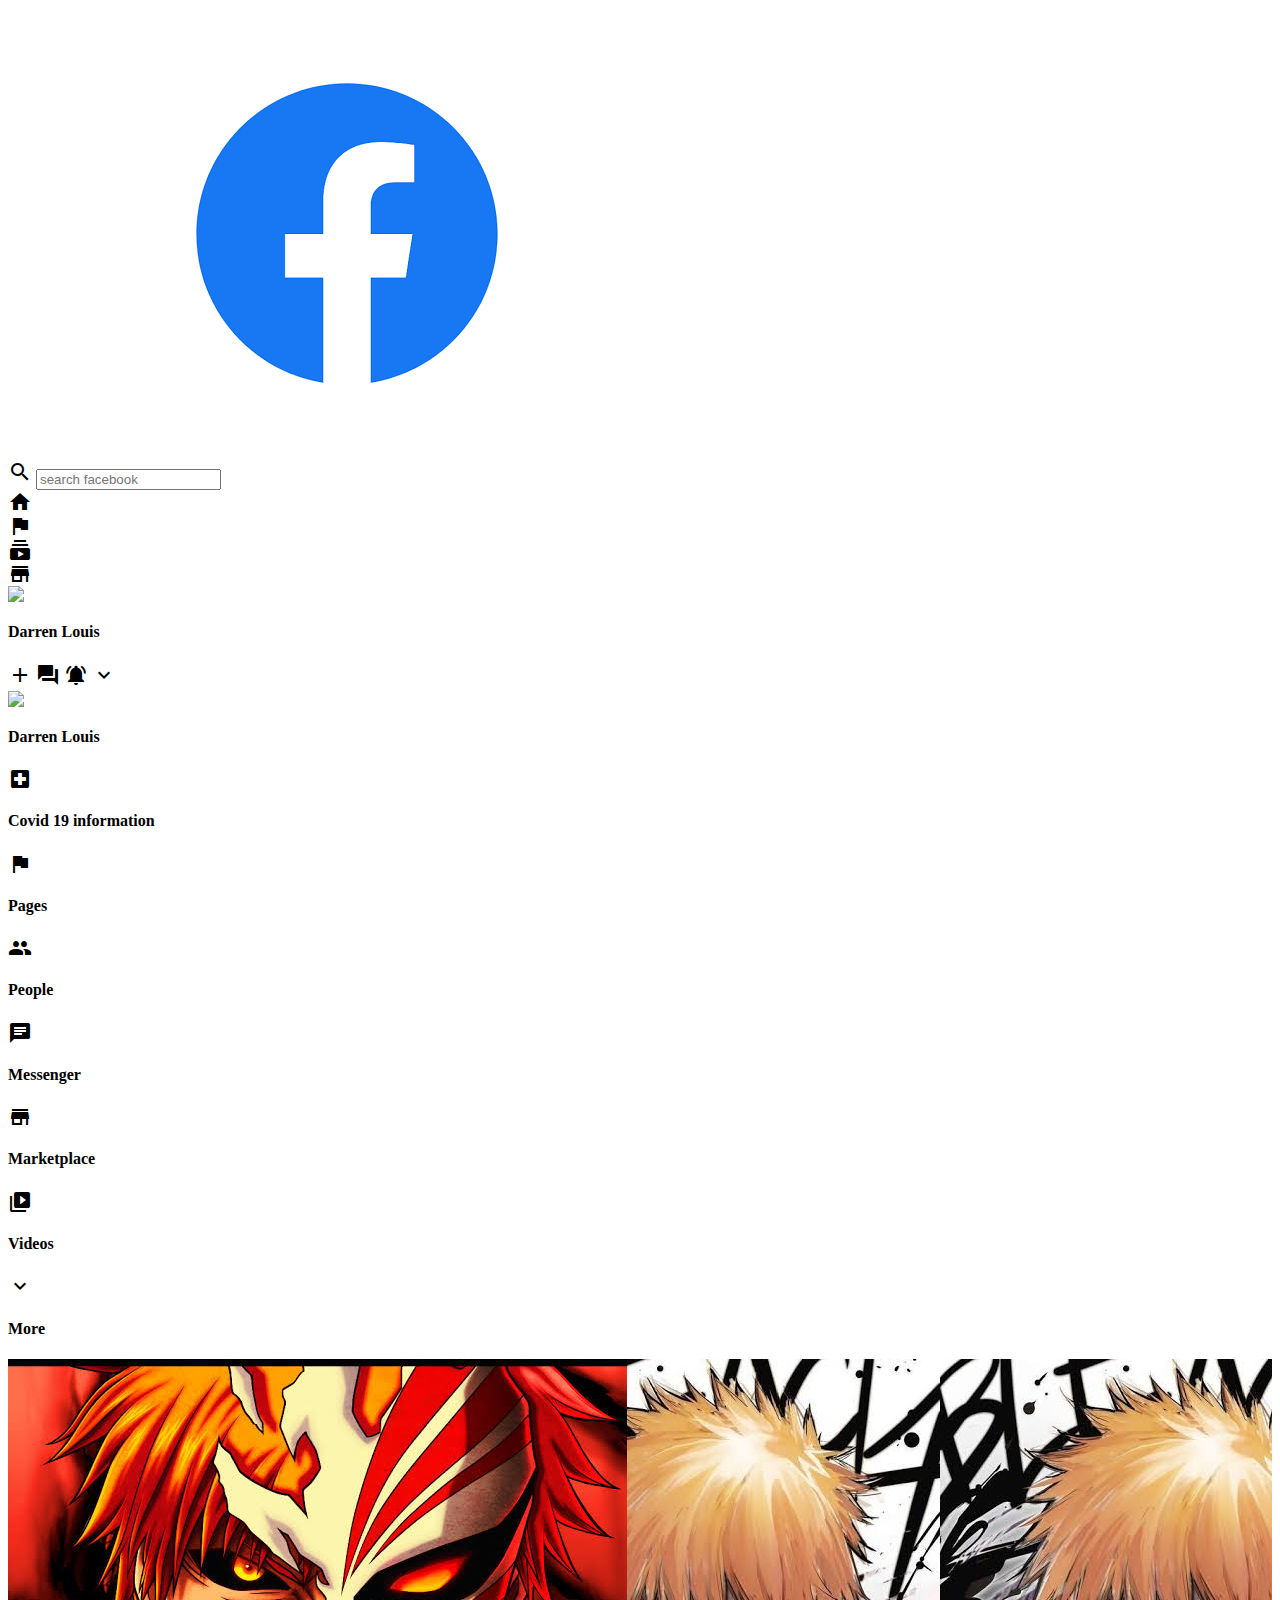
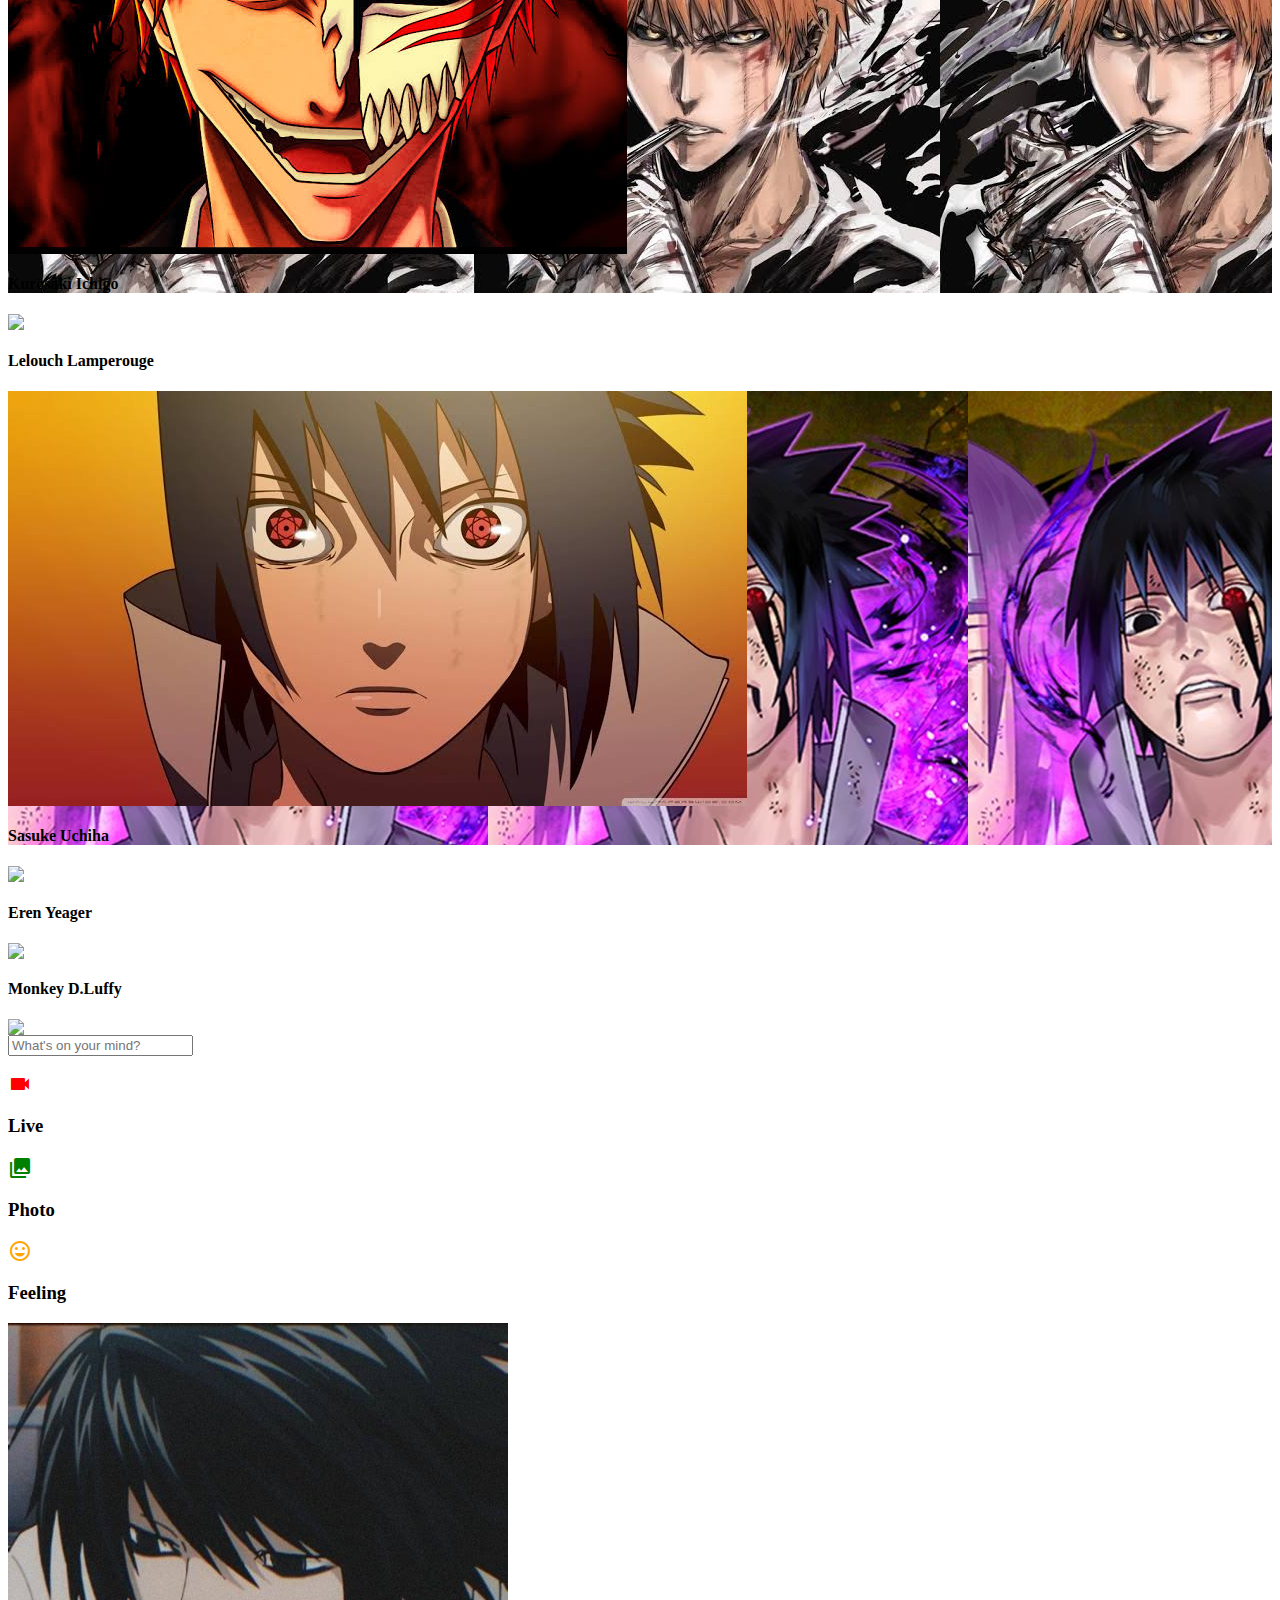
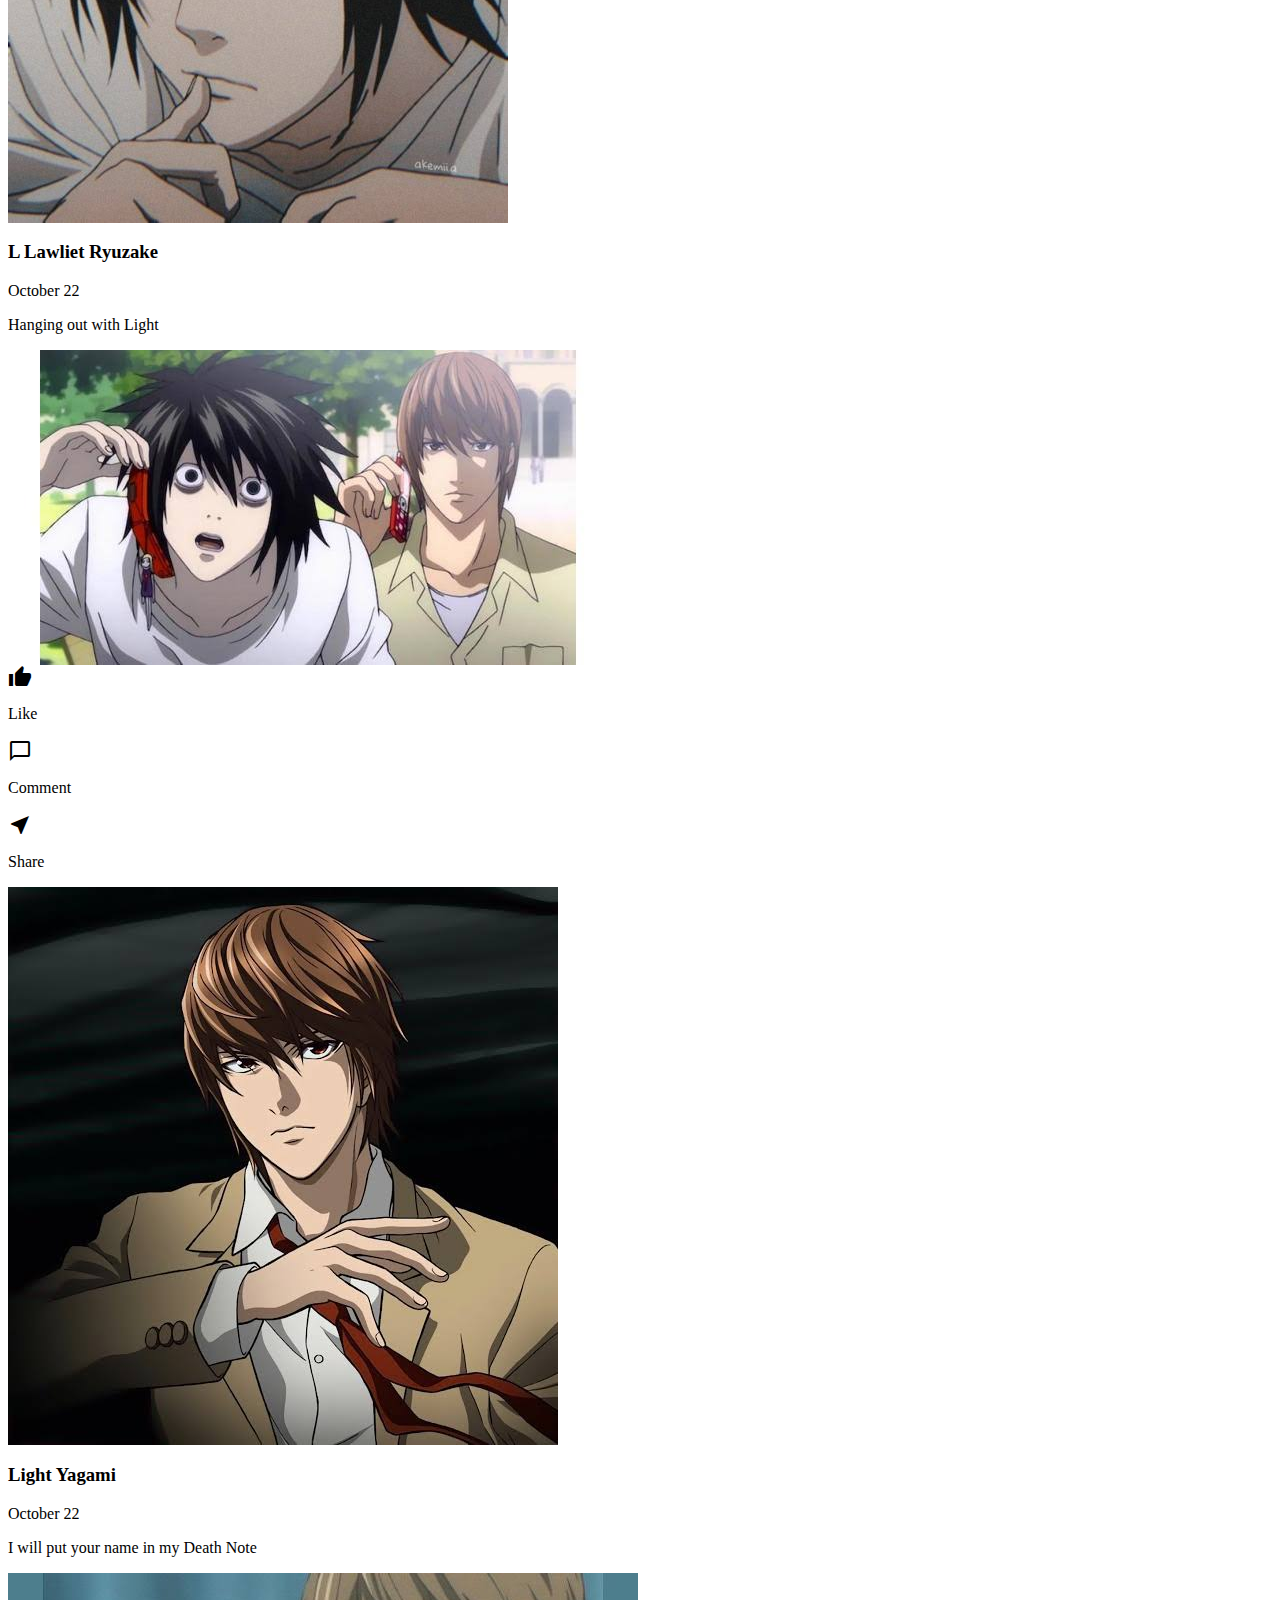
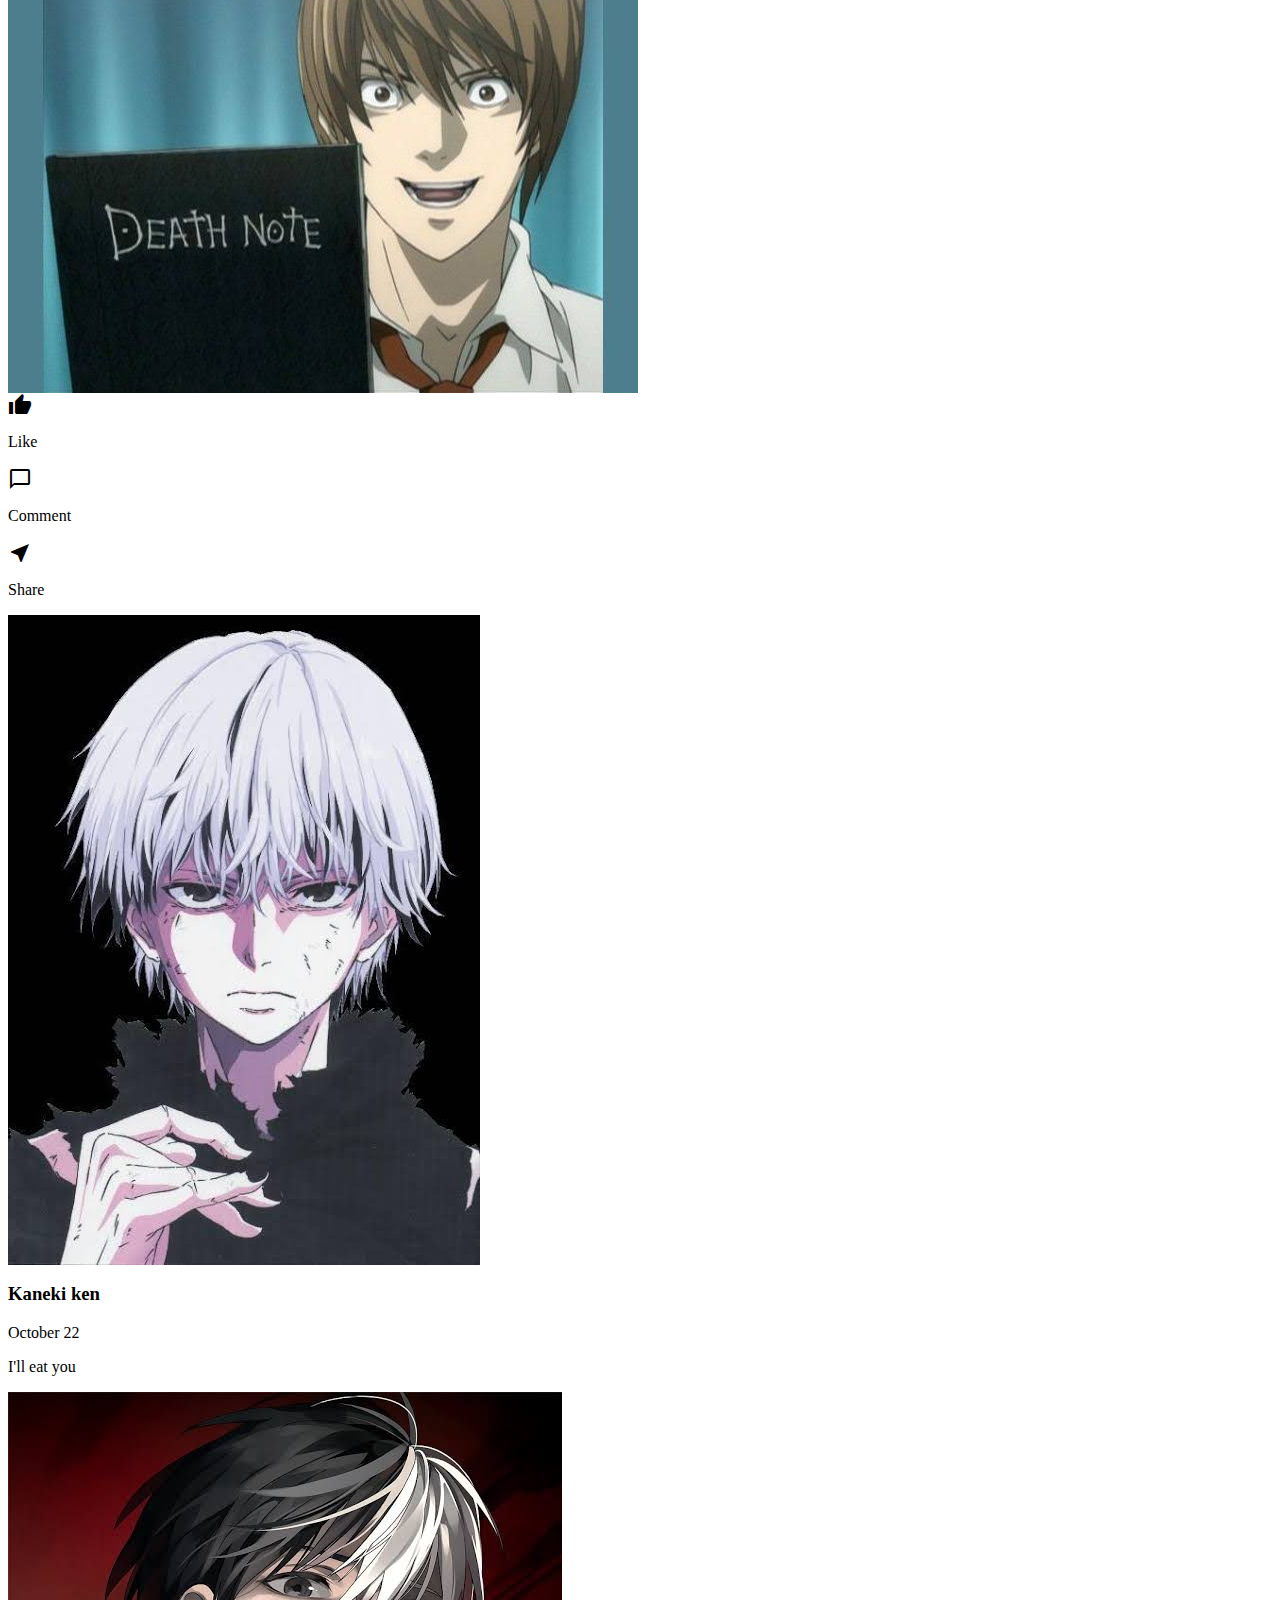
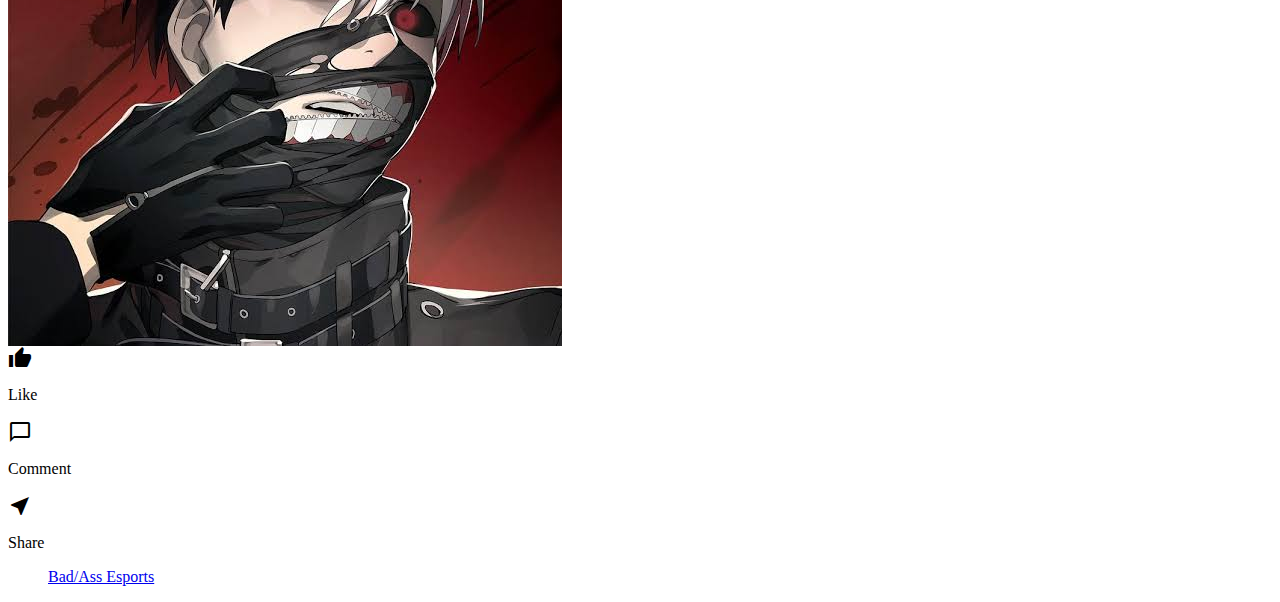
==== quiz.html @ 273999da "Initial commit" ====
<html>

<head>
  <meta charset="UTF-8" />
  <meta http-equiv="X-UA-Compatible" content="IE=edge">
  <meta name="viewport" content="width=device-width, initial-scale=1.0" />
  <title>Facebook</title>
  <link href="https://fonts.googleapis.com/icon?family=Material+Icons" rel="stylesheet">
  <link rel="stylesheet" href="main.css" />
</head>

<body>
  <!---------header starts------>
  <div class="header">
    <div class="header_left">
      <img src="F.jpg" class="logo">
      <div class="header_input">
        <span class="material-icons"> search </span>
        <input type="text" placeholder="search facebook" />

      </div>

    </div>

    <div class="header_middle">
      <div class="header_option active">
        <span class="material-icons"> home </span>
      </div>
      <div class="header_option">
        <span class="material-icons"> flag </span>
      </div>
      <div class="header_option">
        <span class="material-icons"> subscriptions </span>
      </div>
      <div class="header_option">
        <Span class="material-icons"> storefront </Span>
      </div>
      <!-- <div class="header_option"> -->
        <!-- <span class="material-icons"> supervised_user_cirlcle </span> -->
      <!-- </div> -->

    </div>

    <div class="header_right">
      <div class="header_info">

        <img src="2""class=user_avatar">
        <h4>Darren Louis </h4>
      </div>
      <span class="material-icons"> add </span>
      <span class="material-icons"> forum </span>
      <span class="material-icons"> notifications_active </span>
      <span class="material-icons"> expand_more </span>

    </div>
  </div>

  <!---------header ends------>


  <!-------------Main body Starts---------------------->
  <div class="main_body">
    <!-----sidebar starts------>
    <div class="sidebar">
      <div class="sidebarRow">
        <img src="Darren.jpeg" class="user_avatar">
        <h4>Darren Louis</h4>

      </div>

      <div class="sidebarRow">
        <span class="material-icons"> local_hospital </span>
        <h4>Covid 19 information</h4>

      </div>
      <div class="sidebarRow">
        <span class="material-icons"> flag </span>
        <h4>Pages</h4>

      </div>
      <div class="sidebarRow">
        <span class="material-icons"> people </span>
        <h4>People</h4>
      </div>

      <div class="sidebarRow">
        <span class="material-icons"> chat </span>
        <h4>Messenger</h4>
      </div>

      <div class="sidebarRow">
        <span class="material-icons"> storefront </span>
        <h4>Marketplace</h4>
      </div>
      <div class="sidebarRow">
        <span class="material-icons"> video_library </span>
        <h4>Videos</h4>
      </div>
      <div class="sidebarRow">
        <span class="material-icons"> expand_more </span>
        <h4>More</h4>
      </div>

    </div>
    <!-----sidebar ends------>

    <!----------feed starts------------------->
    <div class="feed">
      <div class="storyReel">
        <!-----------------story starts---------------------->
        <div
          style="background-image: url(Ichigo1.jpeg);"
          class="story">
          <img class="user_avatar story_avatar" src="Ichigo2.jpeg">
          <h4>Kurosaki Ichigo</h4>


        </div>
        <!-----------story end------------------->

        <!-----------------story starts---------------------->
        <div
          style="background-image: url(Lelouch1.jpeg);"
          class="story">
          <img class="user_avatar story_avatar" src="Lelouch2.jpeg">
          <h4>Lelouch Lamperouge</h4>
        </div>



        <!-----------story end------------------->
        <!-----------------story starts---------------------->
        <div
          style="background-image: url(Sasuke1.jpeg);"
          class="story">
          <img class="user_avatar story_avatar" src="Sasuke2.jpeg">
          <h4>Sasuke Uchiha</h4>
        </div>



        <!-----------story end------------------->
        <!-----------------story starts---------------------->
        <div
          style="background-image: url(Eren2.jpeg);"
          class="story">
          <img class="user_avatar story_avatar" src="Eren1.jpeg">
          <h4>Eren Yeager</h4>
          </div>



        <!-----------story end------------------->
        <!-----------------story starts---------------------->
        <div
          style="background-image: url(Luffy1.jpeg);"
          class="story">
          <img class="user_avatar story_avatar" src="Luffy2.jpeg">
          <h4>Monkey D.Luffy</h4>
        </div>
        <!-----------story end------------------->
      </div>

      <!----------Message Sender Starts---------------------->
      <div class="messageSender">
        <div class="messageSender_top">
          <img class="user_avatar" src="Darren.jpeg">
          <form>
            <input type="text" class="messageSender_input" placeholder="What's on your mind?">
          </form>

        </div>
        <div class="messageSender_bottom">
          <div class="messageSender_option">
            <span style="color: red;" class="material-icons"> videocam</span>
            <h3>Live</h3>
          </div>

          <div class="messageSender_option">
            <span style="color: green" class="material-icons"> photo_library</span>
            <h3>Photo</h3>
          </div>

          <div class="messageSender_option">
            <span style="color: orange;" class="material-icons"> insert_emoticon</span>
            <h3>Feeling</h3>
          </div>
        </div>
      </div>

       <!------------post starts----------->
       <div class="post">
        <div class="post_top">
            <img class="user_avatar post_avatar"  src="L.jpeg">
            <div class="post_topinfo">
                <h3>L Lawliet Ryuzake</h3>
                <p>October 22</p>
            </div>

        </div>
        <div class="post_bottom">
            <p>Hanging out with Light</p>
        </div>

          <div class="post_image">
              <img src="Lawliet.jpeg">
          </div>

          <div class="post_options">
              <div class="post_option">
                  <span class="material-icons"> thumb_up</span>
                  <p>Like</p>
              </div>

              <div class="post_option">
                  <span class="material-icons"> chat_bubble_outline </span>
                  <p>Comment</p>
              </div>

              <div class="post_option">
                  <span class="material-icons"> near_me</span>
                  <p>Share</p>
              </div>
          </div>

    </div>
    <!------------post ends----------->

     <!------------post starts----------->
     <div class="post">
        <div class="post_top">
            <img class="user_avatar post_avatar"  src="Lightz.jpeg">
            <div class="post_topinfo">
                <h3>Light Yagami</h3>
                <p>October 22</p>
            </div>

        </div>
        <div class="post_bottom">
            <p>I will put your name in my Death Note</p>
        </div>
              <div class="post_image">
                  <img src="notebook.jpeg">
              </div>
              <div class="post_options">
              <div class="post_option">
                  <span class="material-icons"> thumb_up</span>
                  <p>Like</p>
              </div>

              <div class="post_option">
                  <span class="material-icons"> chat_bubble_outline </span>
                  <p>Comment</p>
              </div>

              <div class="post_option">
                  <span class="material-icons"> near_me</span>
                  <p>Share</p>
              </div>
          </div>

    </div>
    <!------------post ends----------->

     <!------------post starts----------->
     <div class="post">
        <div class="post_top">
            <img class="user_avatar post_avatar"  src="K.jpeg">
            <div class="post_topinfo">
                <h3>Kaneki ken</h3>
                <p>October 22</p>
            </div>

        </div>
        <div class="post_bottom">
            <p> I'll eat you </p>
        </div>

          <div class="post_image">
              <img src="Kaneki.jpeg">
          </div>

          <div class="post_options">
              <div class="post_option">
                  <span class="material-icons"> thumb_up</span>
                  <p>Like</p>
              </div>

              <div class="post_option">
                  <span class="material-icons"> chat_bubble_outline </span>
                  <p>Comment</p>
              </div>

              <div class="post_option">
                  <span class="material-icons"> near_me</span>
                  <p>Share</p>
              </div>
          </div>

    </div>
    <!------------post ends----------->


      <!----------Message Sender ends---------------------->
    </div>








    <!-----------Feed ends------------------>

    <div style="flex: 0.33" class="widgets">

        <div class="fb-page" data-href="https://www.facebook.com/BadAEsports/"
        data-tabs="timeline" data-width="500"
        data-height="1000" data-small-header="false"
        data-adapt-container-width="true" data-hide-cover="false"
        data-show-facepile="true"><blockquote cite="https://www.facebook.com/BadAEsports/"
        class="fb-xfbml-parse-ignore">
        <a href="https://www.facebook.com/BadAEsports/"> Bad/Ass Esports</a></blockquote>

    </div>

    </div>
  </div>
  <!-------------Main body ends---------------------->

  <div id="fb-root"></div>
<script async defer crossorigin="anonymous" src="https://connect.facebook.net/en_US/sdk.js#xfbml=1&version=v12.0" nonce="E1zb55GC">
</script>



</body>

</html>
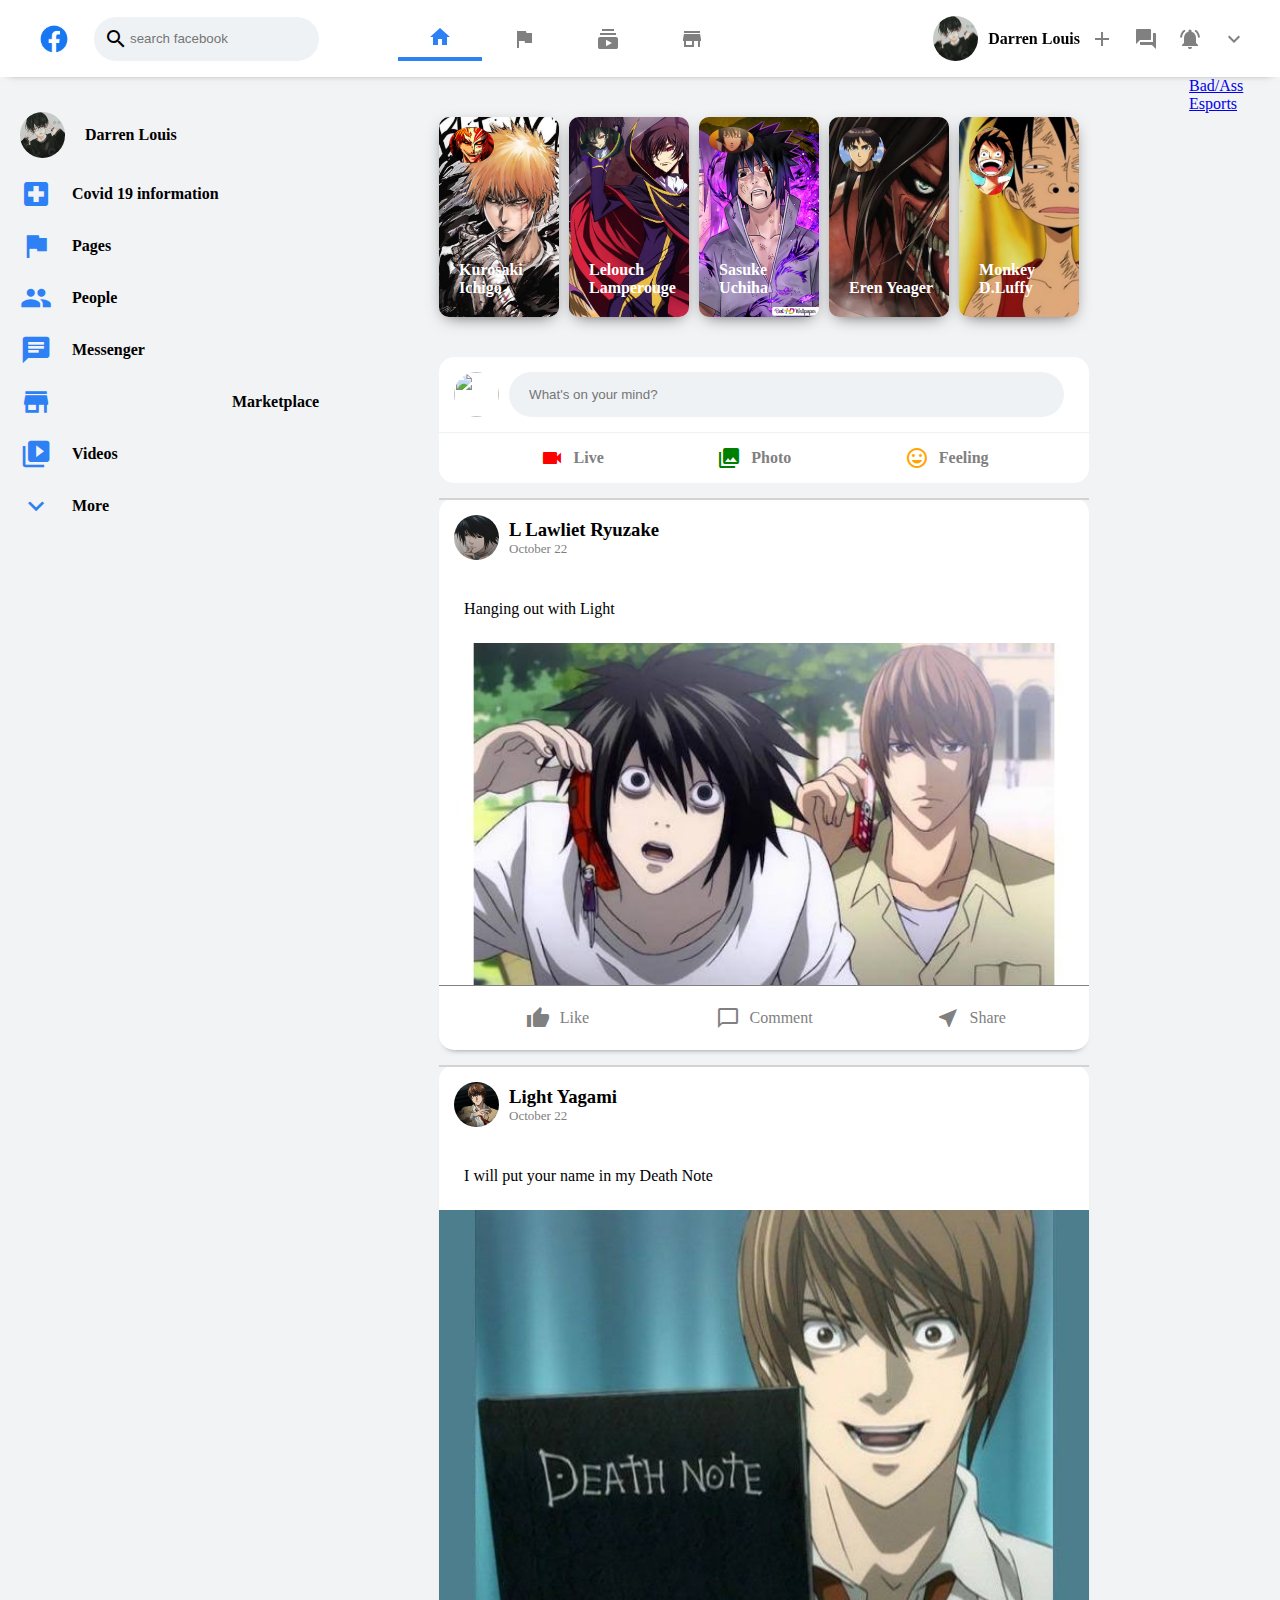
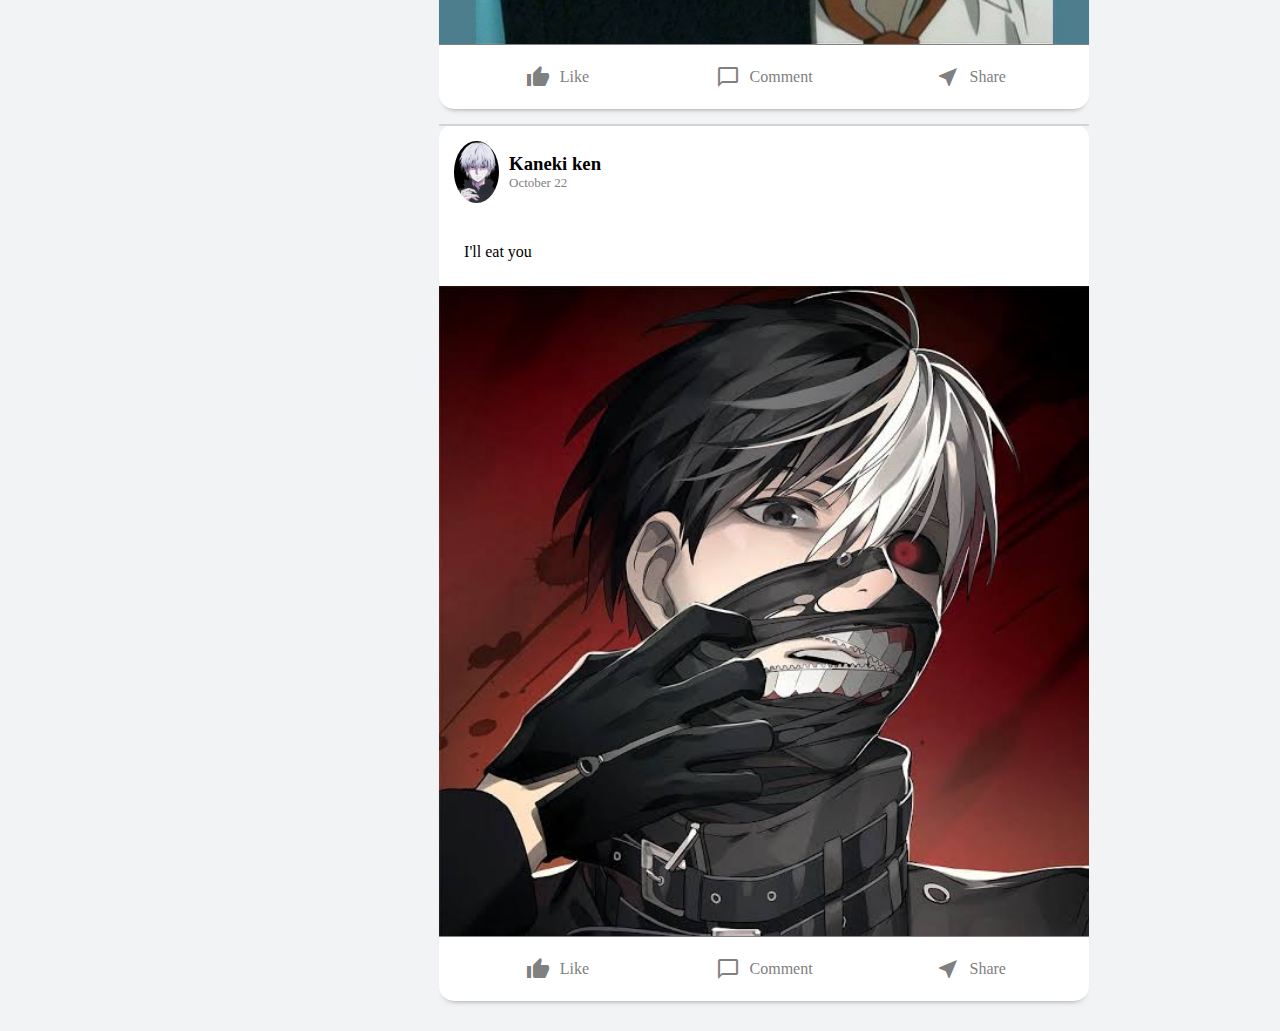
==== commit db9db7e4: "Initial commit" ====
--- a/quiz.html
+++ b/quiz.html
@@ -44,7 +44,7 @@
     <div class="header_right">
       <div class="header_info">
 
-        <img src="2""class=user_avatar">
+        <img src="darren.jpeg" class="user_avatar">
         <h4>Darren Louis </h4>
       </div>
       <span class="material-icons"> add </span>
@@ -63,7 +63,7 @@
     <!-----sidebar starts------>
     <div class="sidebar">
       <div class="sidebarRow">
-        <img src="Darren.jpeg" class="user_avatar">
+        <img src="darren.jpeg" class="user_avatar">
         <h4>Darren Louis</h4>
 
       </div>
@@ -120,9 +120,9 @@
 
         <!-----------------story starts---------------------->
         <div
-          style="background-image: url(Lelouch1.jpeg);"
-          class="story">
-          <img class="user_avatar story_avatar" src="Lelouch2.jpeg">
+          style="background-image: url(lelouch1.jpeg);"
+          class="story">
+          <img class="user_avatar story_avatar" src="lelouch2.jpeg">
           <h4>Lelouch Lamperouge</h4>
         </div>
 
@@ -142,9 +142,9 @@
         <!-----------story end------------------->
         <!-----------------story starts---------------------->
         <div
-          style="background-image: url(Eren2.jpeg);"
-          class="story">
-          <img class="user_avatar story_avatar" src="Eren1.jpeg">
+          style="background-image: url(eren2.jpeg);"
+          class="story">
+          <img class="user_avatar story_avatar" src="eren1.jpeg">
           <h4>Eren Yeager</h4>
           </div>
 
@@ -153,9 +153,9 @@
         <!-----------story end------------------->
         <!-----------------story starts---------------------->
         <div
-          style="background-image: url(Luffy1.jpeg);"
-          class="story">
-          <img class="user_avatar story_avatar" src="Luffy2.jpeg">
+          style="background-image: url(luffy1.jpeg);"
+          class="story">
+          <img class="user_avatar story_avatar" src="luffy2.jpeg">
           <h4>Monkey D.Luffy</h4>
         </div>
         <!-----------story end------------------->
--- a/main.css
+++ b/main.css
@@ -0,0 +1,347 @@
+* {
+    margin: 0;
+}
+.header_left img{
+ height: 40px;
+}
+
+.user_avatar{
+    border-radius: 50%;
+    width: 45px;
+}
+
+.header {
+    padding: 16px 24px 16px 24px;
+    display: flex;
+    position: sticky;
+    top: 0;
+    background-color: white;
+    z-index: 100;
+    box-shadow: 0 5px 8px -9px rgba(0, 0, 0, 0.75);
+    justify-content: space-between;
+}
+
+.header_left{
+    display: flex;
+    align-items: center;
+    justify-content: space-evenly;
+}
+
+.header_input{
+     display: flex;
+     align-items: center;
+     background-color: #eff2f5;
+     padding: 10px;
+     margin-left: 10px;
+     border-radius: 999px;
+}
+
+.header_input input{
+     border: none;
+     background-color: transparent;
+     outline-width: 0;
+}
+
+.header_middle{
+     display: flex;
+     justify-content: center;
+}
+.header_option .material-icons{
+    font: xx-large;
+    color: gray;
+}
+
+.header_option:hover .material-icons{
+    color: #2e81f4;
+}
+
+.header_option{
+    display: flex;
+    align-items: center;
+    padding: 0 30px;
+    cursor:  pointer;
+}
+
+.header_option.active .material-icons{
+    color: #2e81f4;
+}
+
+.header_option.active{
+    border-bottom: 4px solid #2e81f4;
+}
+
+.header_option:hover{
+    background-color: #eff2f5;
+    border-radius: 10px;
+    align-items: center;
+    padding: 0 30px;
+    border-bottom: none;
+}
+
+.header_info{
+    display: flex;
+    align-items: center;
+}
+
+.header_info h4{
+    margin-left: 10px;
+}
+
+.header_right{
+    display: flex;
+    align-items: center;
+}
+
+.header_right .material-icons{
+    color: gray;
+    margin: 0 10px;
+    cursor: pointer;
+}
+
+/* sidebar */
+
+.sidebarRow{
+    display: flex;
+    align-items: center;
+    padding: 10px;
+    cursor: pointer;
+}
+
+.sidebarRow:hover{
+    background-color: lightgray;
+    border-radius: 10px;
+}
+
+.sidebarRow h4{
+    margin-left: 20px;
+    font-weight: 600;
+}
+
+.sidebarRow .material-icons{
+    font-size: xx-large;
+    color: #2e81f4;
+}
+
+.story{
+    position: relative;
+    background-repeat: no-repeat;
+    background-size: cover;
+    width: 120px;
+    height: 200px;
+    box-shadow: 0px 5px 17px -7px rgba(0, 0, 0, 0.75);
+    border-radius: 10px;
+    margin-right: 10px;
+    cursor: pointer;
+    transition: transform 100ms ease-in;
+
+}
+
+.story:hover{
+    transform: scale(1.07);
+
+}
+
+.story_avatar{
+    margin: 10px;
+
+}
+
+.story h4{
+    position: absolute;
+    bottom: 20px;
+    left: 20px;
+    color: rgb(255, 255, 255);
+}
+
+.storyReel{
+    padding: 10px 0;
+    display: flex;
+}
+
+.main_body{
+    display: flex;
+    background-color: #f2f3f5;
+}
+
+.body{
+    background-color: white;
+}
+
+.feed{
+    flex: 1;
+    padding: 30px 100px;
+    display: flex;
+    flex-direction: column;
+    justify-content: center;
+    align-items: center;
+}
+
+.sidebar{
+    padding: 25px 10px;
+    flex: 0.33;
+}
+
+/*messagesender */
+
+.messageSender{
+    display: flex;
+    margin-top: 30px;
+    flex-direction: column;
+    background-color: white;
+    border-radius: 15px;
+    box-shadow: 100%;
+    width: 100%;
+}
+
+.messageSender_top{
+    display: flex;
+    align-items: center;
+    border-bottom: 1px solid #eff2f5;
+    padding: 15px;
+}
+
+.messageSender_top form{
+    flex: 1;
+    display: flex;
+}
+
+.messageSender_top form input{
+    flex: 1;
+    outline-width: 0;
+    border: none;
+    padding: 15px 20px;
+    margin: 0 10px;
+    border-radius: 999px;
+    background-color: #eff2f5;
+
+}
+
+.messageSender_bottom{
+    display: flex;
+    justify-content: space-evenly;
+}
+
+.messageSender_option{
+    padding: 8px;
+    display: flex;
+    align-items: center;
+    color: gray;
+    margin: 5px;
+}
+
+.messageSender_option h3{
+    font-size: medium;
+    margin-left: 10px;
+}
+
+.messageSender_option:hover{
+    cursor: pointer;
+    background-color: #eff2f5;
+    border-radius: 20px;
+
+}
+
+/* post */
+
+.post {
+    width: 100%;
+    margin-top: 15px;
+    border-radius: 15px;
+    background-color: white;
+    box-shadow: 0px 5px 7px -7px rgba(0, 0, 0, 0.75);
+}
+
+.post_image img{
+    width: 100%;
+}
+
+.post_top{
+    display: flex;
+    position: relative;
+    align-items: center;
+    padding: 15px;
+    border-top: 2px solid lightgray;
+}
+
+.post_avatar{
+    margin-right: 10px;
+}
+
+.post_topinfo h3{
+    font: medium;
+}
+
+.post_topinfo p{
+    font-size: small;
+    color: gray;
+}
+
+.post_bottom{
+    margin-top: 10px;
+    margin-bottom: 10px;
+    padding: 15px 25px;
+}
+
+.post_options{
+    padding-top: 10px;
+    border-top: 1px solid gray;
+    display: flex;
+    justify-content: space-evenly;
+    font-size: medium;
+    color: gray;
+    cursor: pointer;
+    padding: 15px;
+}
+
+.post_option{
+  display: flex;
+   align-items: center;
+   justify-content: center;
+   padding: 5px;
+   flex: 1;
+}
+
+.post_option p{
+    margin-left: 10px;
+}
+
+.post_option:hover{
+    background-color: #eff2f5;
+    border-radius: 10px;
+}
+
+@media (max-witdh:768px){
+    .sidebar{
+        display: none;
+    }
+    .header_input input{
+        display: none;
+    }
+    .header_middle{
+        display: none;
+    }
+
+    .header_info{
+        display: none;
+    }
+
+    .widgets{
+        display: none;
+    }
+
+    .story h4{
+        font-size: 10px;
+    }
+
+    .story img{
+        width: 40px;
+    }
+
+}
+
+@media (min-witdh:30px){
+    .storyReel{
+        width: 100%;
+        overflow-x: scroll;
+    }
+}
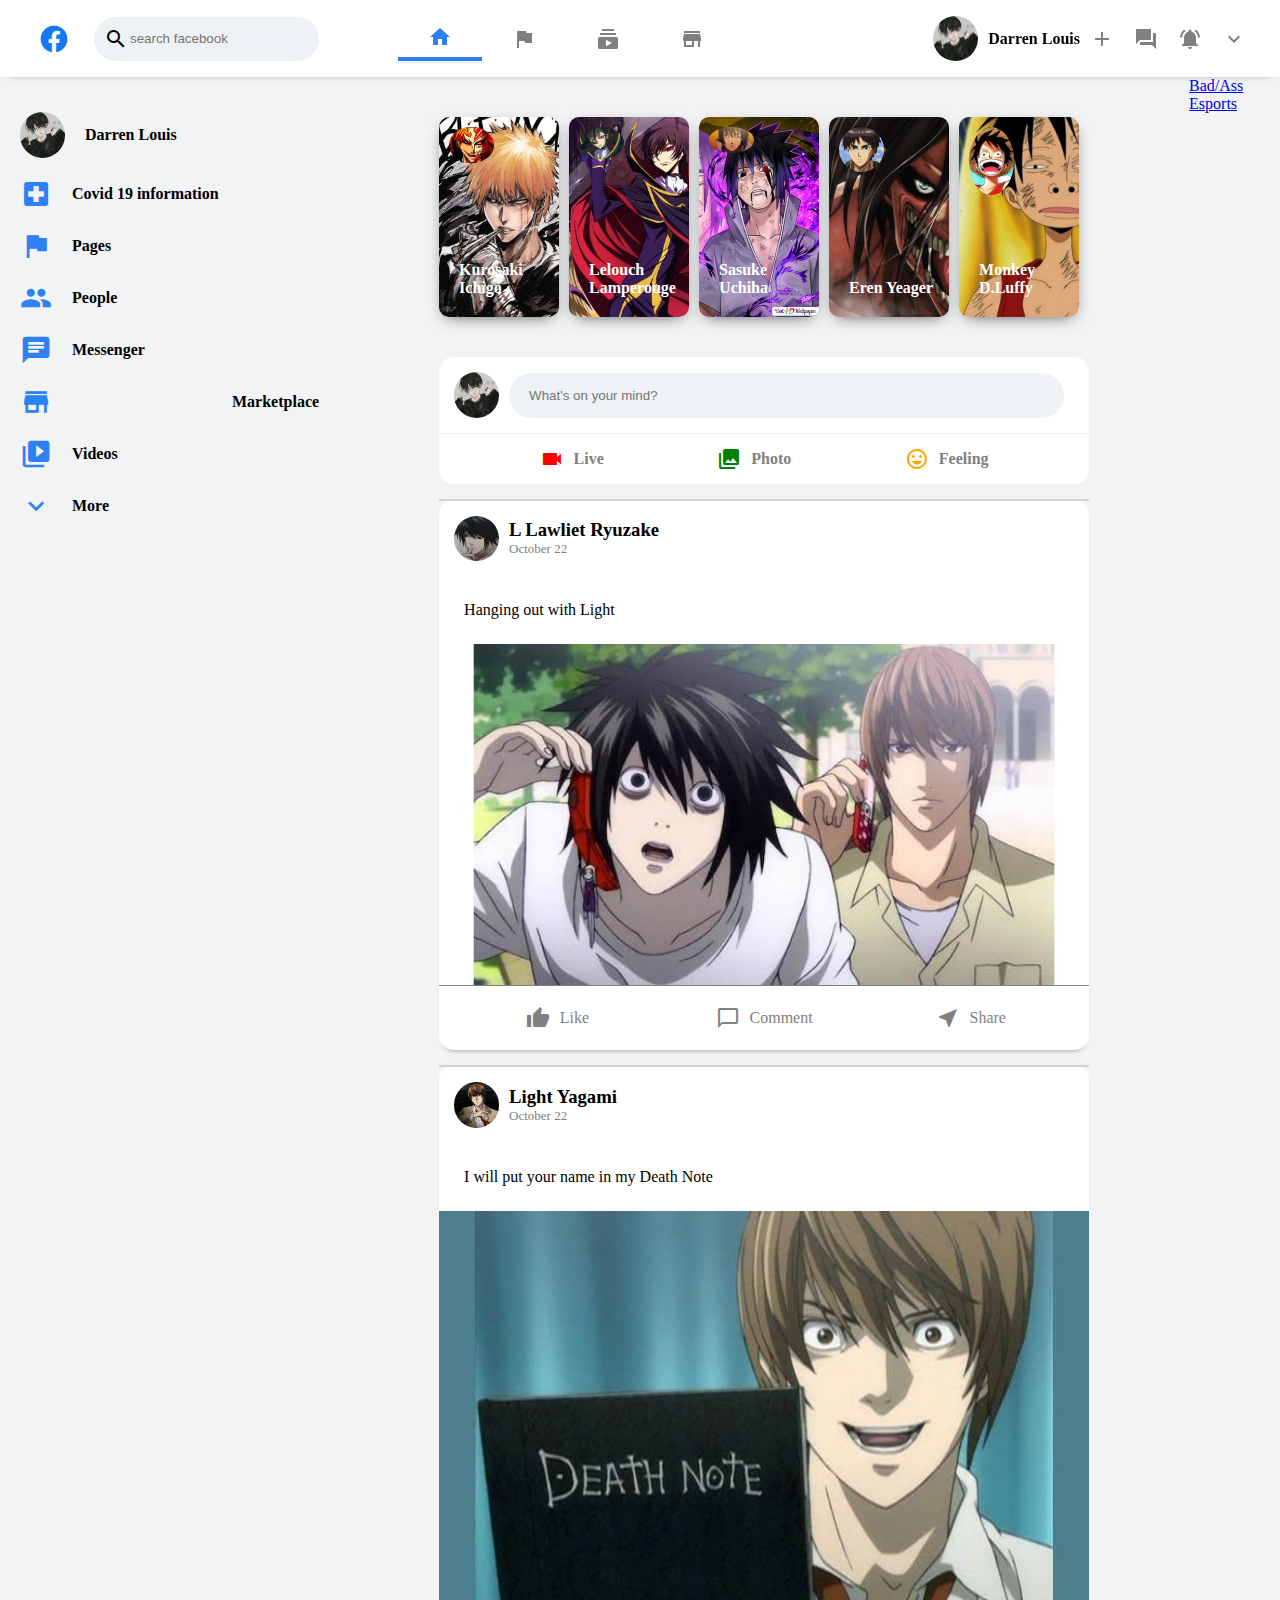
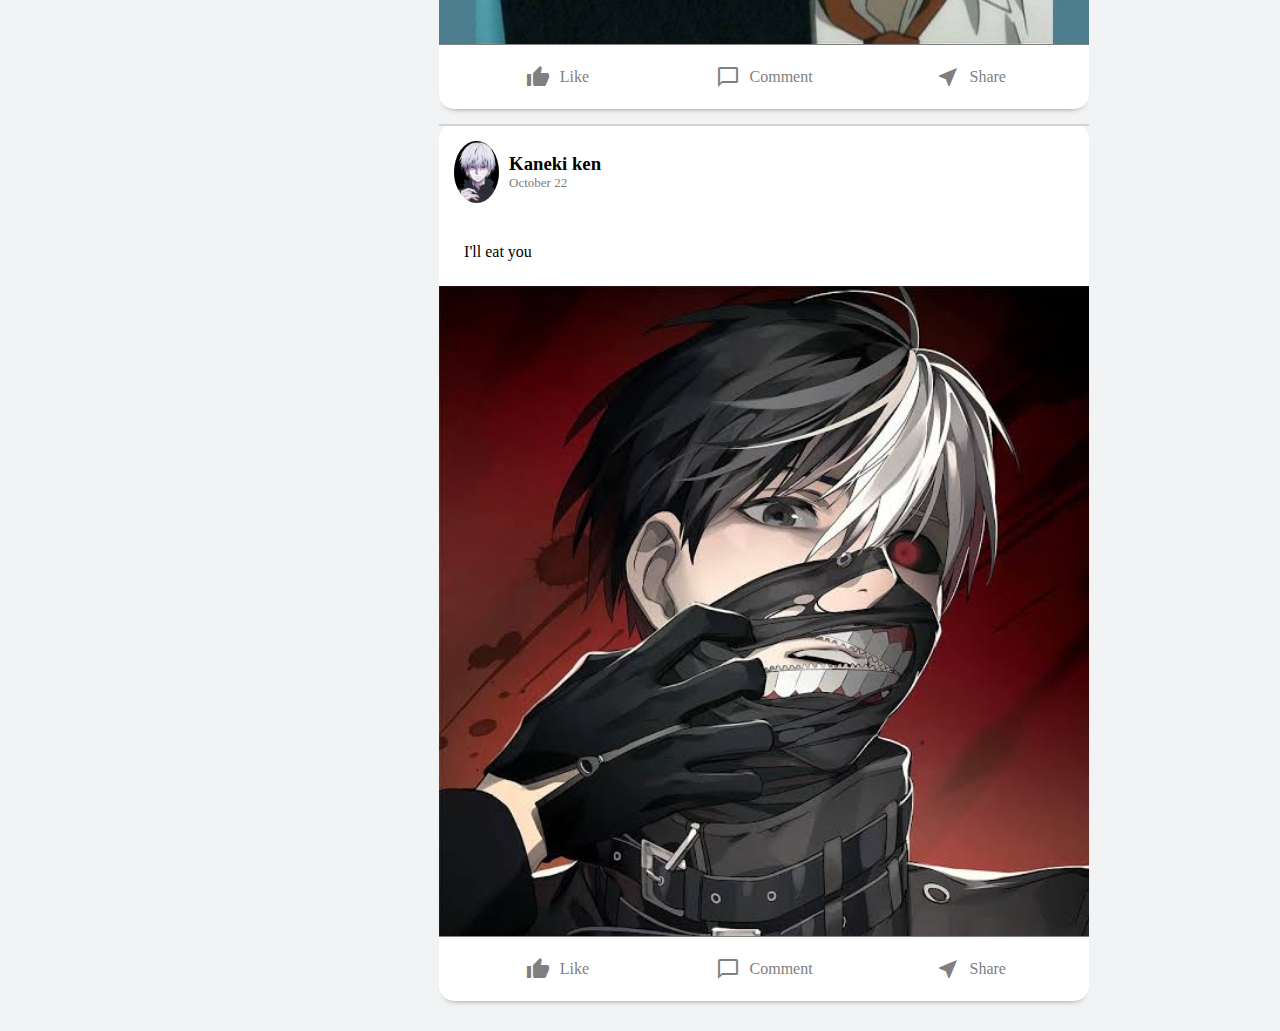
==== commit 5fa77fe5: "Initial commit" ====
--- a/quiz.html
+++ b/quiz.html
@@ -164,7 +164,7 @@
       <!----------Message Sender Starts---------------------->
       <div class="messageSender">
         <div class="messageSender_top">
-          <img class="user_avatar" src="Darren.jpeg">
+          <img class="user_avatar" src="darren.jpeg">
           <form>
             <input type="text" class="messageSender_input" placeholder="What's on your mind?">
           </form>
